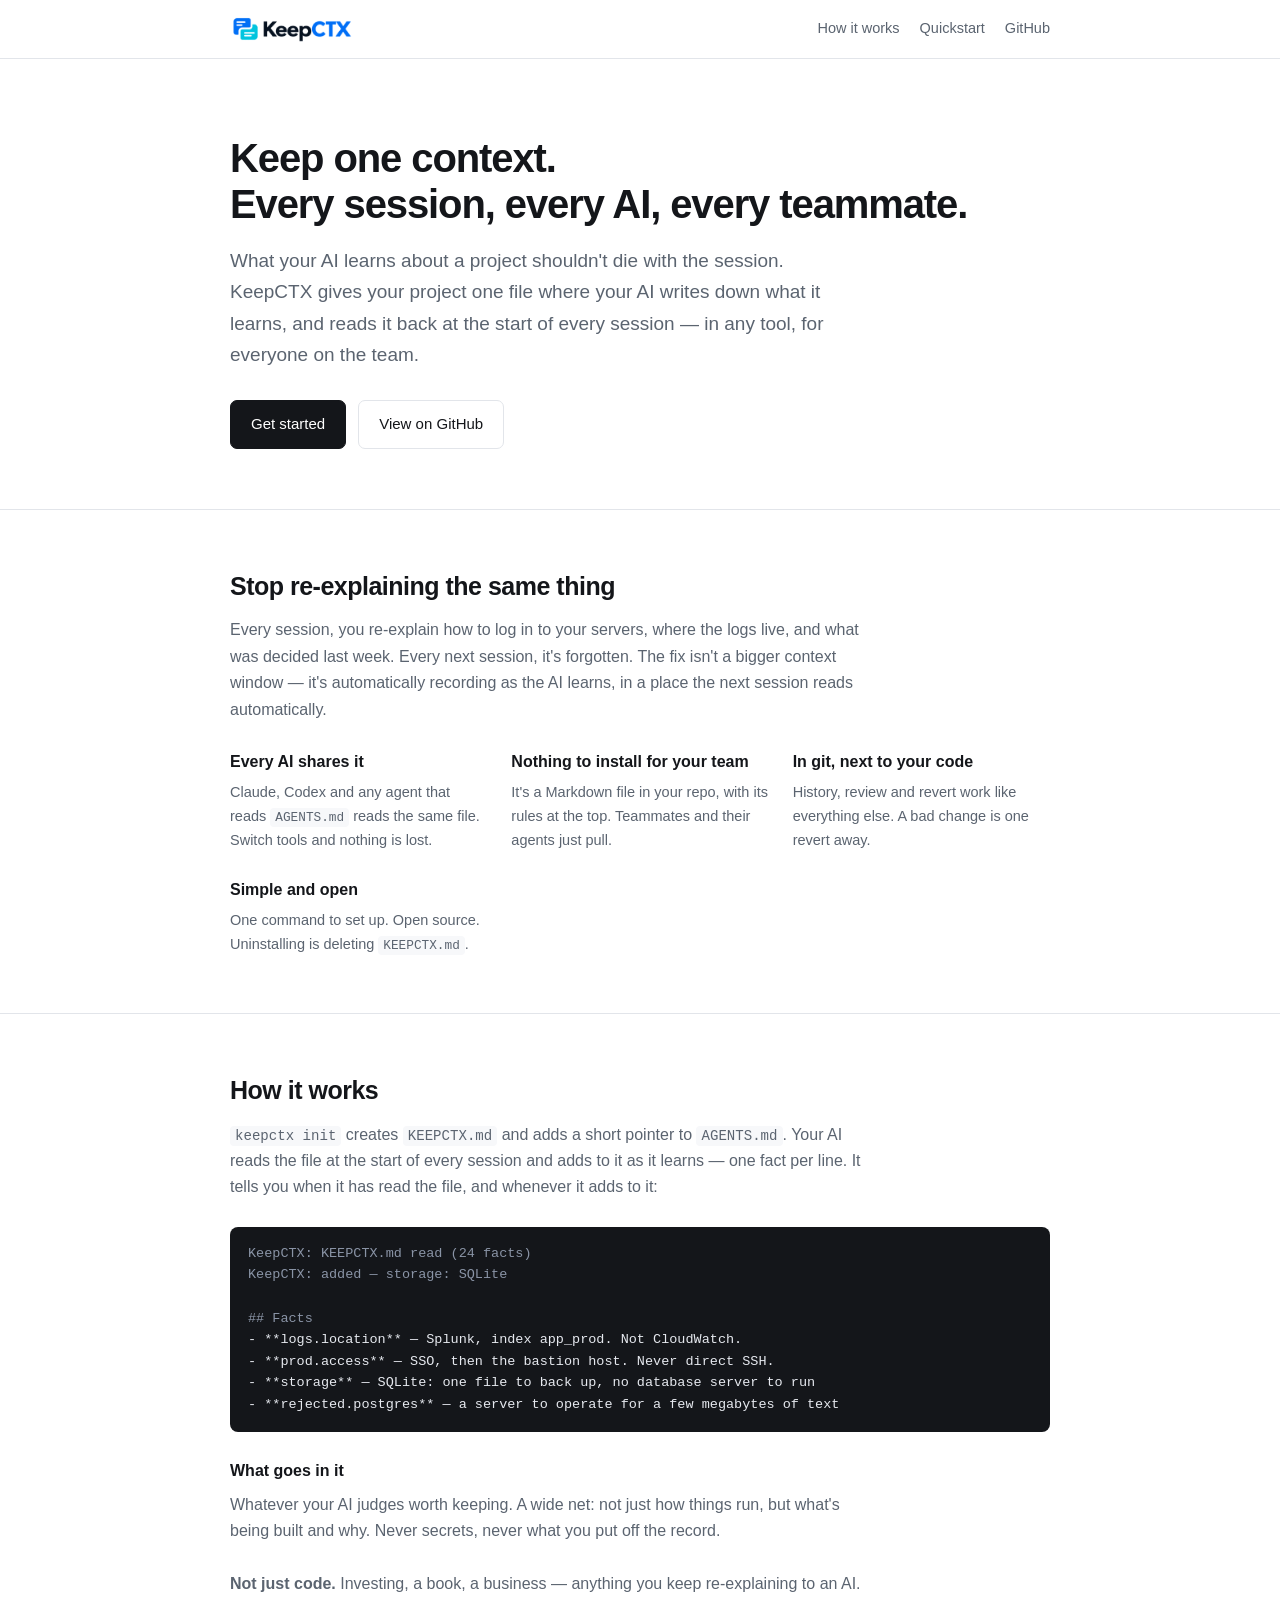
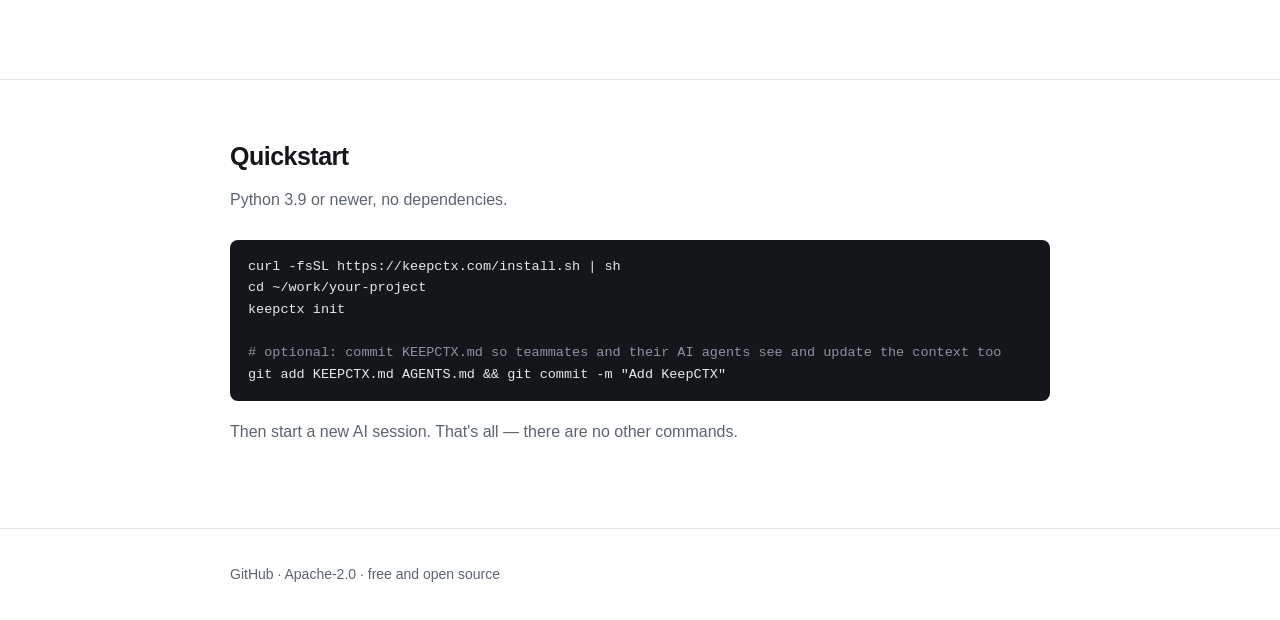
==== web/index.html @ 8ade0640 "Add the KeepCTX logo to the site header and README assets/logo.png is the full-size original; web/lo" ====
<!DOCTYPE html>
<html lang="en">
<head>
<meta charset="utf-8" />
<meta name="viewport" content="width=device-width,initial-scale=1" />
<title>KeepCTX — keep your AI context</title>
<meta name="description" content="Keep one context. Every session, every AI, every teammate. One file in your repo where your AI writes down what it learns and reads it back every session. Open source, nothing to install for your team." />
<link rel="stylesheet" href="style.css" />
</head>
<body>

<header><div class="wrap">
  <a class="logo" href="/"><img src="logo.png" alt="KeepCTX" width="123" height="30" /></a>
  <nav>
    <a href="#how">How it works</a>
    <a href="#quickstart">Quickstart</a>
    <a href="https://github.com/sentityco/keepctx">GitHub</a>
  </nav>
</div></header>

<div class="hero"><div class="wrap">
  <h1>Keep one context.<br />Every session, every AI, every teammate.</h1>
  <p class="lede">What your AI learns about a project shouldn't die with the session. KeepCTX
  gives your project one file where your AI writes down what it learns, and reads it back at the
  start of every session &mdash; in any tool, for everyone on the team.</p>
  <div class="cta">
    <a class="btn" href="#quickstart">Get started</a>
    <a class="btn ghost" href="https://github.com/sentityco/keepctx">View on GitHub</a>
  </div>
</div></div>

<section id="why"><div class="wrap">
  <h2>Stop re-explaining the same thing</h2>
  <p class="sub">Every session, you re-explain how to log in to your servers, where the logs
  live, and what was decided last week. Every next session, it's forgotten. The fix isn't a
  bigger context window &mdash; it's automatically recording as the AI learns, in a place the
  next session reads automatically.</p>

  <div class="grid">
    <div class="card">
      <h3>Every AI shares it</h3>
      <p>Claude, Codex and any agent that reads <code>AGENTS.md</code> reads the same file.
      Switch tools and nothing is lost.</p>
    </div>
    <div class="card">
      <h3>Nothing to install for your team</h3>
      <p>It's a Markdown file in your repo, with its rules at the top. Teammates and their
      agents just pull.</p>
    </div>
    <div class="card">
      <h3>In git, next to your code</h3>
      <p>History, review and revert work like everything else. A bad change is one revert
      away.</p>
    </div>
    <div class="card">
      <h3>Simple and open</h3>
      <p>One command to set up. Open source. Uninstalling is deleting <code>KEEPCTX.md</code>.</p>
    </div>
  </div>
</div></section>

<section id="how"><div class="wrap">
  <h2>How it works</h2>
  <p class="sub"><code>keepctx init</code> creates <code>KEEPCTX.md</code> and adds a short
  pointer to <code>AGENTS.md</code>. Your AI reads the file at the start of every session and
  adds to it as it learns &mdash; one fact per line. It tells you when it has read the
  file, and whenever it adds to it:</p>

<pre><code><span class="c">KeepCTX: KEEPCTX.md read (24 facts)</span>
<span class="c">KeepCTX: added — storage: SQLite</span>

<span class="c">## Facts</span>
- **logs.location** — Splunk, index app_prod. Not CloudWatch.
- **prod.access** — SSO, then the bastion host. Never direct SSH.
- **storage** — SQLite: one file to back up, no database server to run
- **rejected.postgres** — a server to operate for a few megabytes of text</code></pre>

  <h3>What goes in it</h3>
  <p class="sub">Whatever your AI judges worth keeping. A wide net: not just how things run,
  but what's being built and why. Never secrets, never what you put off the record.</p>
  <p class="sub" style="margin-top:22px"><strong>Not just code.</strong> Investing, a book, a
  business &mdash; anything you keep re-explaining to an AI.</p>
</div></section>

<section id="quickstart"><div class="wrap">
  <h2>Quickstart</h2>
  <p class="sub">Python 3.9 or newer, no dependencies.</p>
<pre><code>curl -fsSL https://keepctx.com/install.sh | sh
cd ~/work/your-project
keepctx init

<span class="c"># optional: commit KEEPCTX.md so teammates and their AI agents see and update the context too</span>
git add KEEPCTX.md AGENTS.md && git commit -m "Add KeepCTX"</code></pre>
  <p class="sub" style="margin-top:18px">Then start a new AI session. That's all &mdash; there
  are no other commands.</p>
</div></section>

<footer><div class="wrap">
  <a href="https://github.com/sentityco/keepctx">GitHub</a> ·
  Apache-2.0 · free and open source
</div></footer>
</body>
</html>
---- web/style.css ----
:root{--ink:#14161a;--dim:#5b6470;--line:#e2e5ea;--bg:#fff;--soft:#f7f8fa;
--acc:#1f6feb;--ok:#1a7f4b;--warn:#8a5a00;--mono:ui-monospace,SFMono-Regular,"SF Mono",Menlo,monospace}
*{box-sizing:border-box}
html{-webkit-text-size-adjust:100%}
body{margin:0;background:var(--bg);color:var(--ink);
font:16px/1.65 -apple-system,BlinkMacSystemFont,"Segoe UI",Helvetica,Arial,sans-serif}
.wrap{max-width:860px;margin:0 auto;padding:0 20px}
a{color:var(--acc);text-decoration:none}
a:hover{text-decoration:underline}
code,pre{font-family:var(--mono)}
code{background:var(--soft);padding:2px 5px;border-radius:4px;font-size:.88em}
pre{background:#14161a;color:#e6e9ef;padding:16px 18px;border-radius:8px;
overflow-x:auto;font-size:13.5px;line-height:1.6}
pre code{background:none;padding:0;color:inherit;font-size:inherit}
pre .c{color:#8a94a6}

header{border-bottom:1px solid var(--line);position:sticky;top:0;background:#fffe;backdrop-filter:blur(6px);z-index:10}
header .wrap{display:flex;align-items:center;gap:22px;height:58px}
.logo{font-family:var(--mono);font-weight:700;font-size:18px;color:var(--ink);letter-spacing:-.5px}
.logo:hover{text-decoration:none}
.logo img{display:block;height:30px;width:auto}
header nav{margin-left:auto;display:flex;gap:20px;font-size:14.5px}
header nav a{color:var(--dim)}
header nav a:hover{color:var(--ink);text-decoration:none}

.hero{padding:76px 0 60px;border-bottom:1px solid var(--line)}
h1{font-size:40px;line-height:1.15;letter-spacing:-1.1px;margin:0 0 18px;font-weight:700}
.lede{font-size:19px;color:var(--dim);margin:0 0 30px;max-width:620px}
.cta{display:flex;gap:12px;flex-wrap:wrap;align-items:center}
.btn{display:inline-block;background:var(--ink);color:#fff;padding:11px 20px;
border-radius:7px;font-size:15px;font-weight:500;border:1px solid var(--ink);cursor:pointer}
.btn:hover{text-decoration:none;opacity:.88}
.btn.ghost{background:none;color:var(--ink);border-color:var(--line)}

section{padding:56px 0;border-bottom:1px solid var(--line)}
h2{font-size:25px;letter-spacing:-.5px;margin:0 0 10px}
h3{font-size:16px;margin:26px 0 8px}
.sub{color:var(--dim);margin:0 0 26px;max-width:640px}
.grid{display:grid;grid-template-columns:repeat(auto-fit,minmax(240px,1fr));gap:24px}
.card h3{margin:0 0 6px;font-size:16px}
.card p{margin:0;color:var(--dim);font-size:14.5px}
footer{padding:34px 0;color:var(--dim);font-size:14px}
footer a{color:var(--dim)}
@media(max-width:620px){h1{font-size:31px}.hero{padding:52px 0 44px}header nav a:nth-child(-n+2){display:none}}
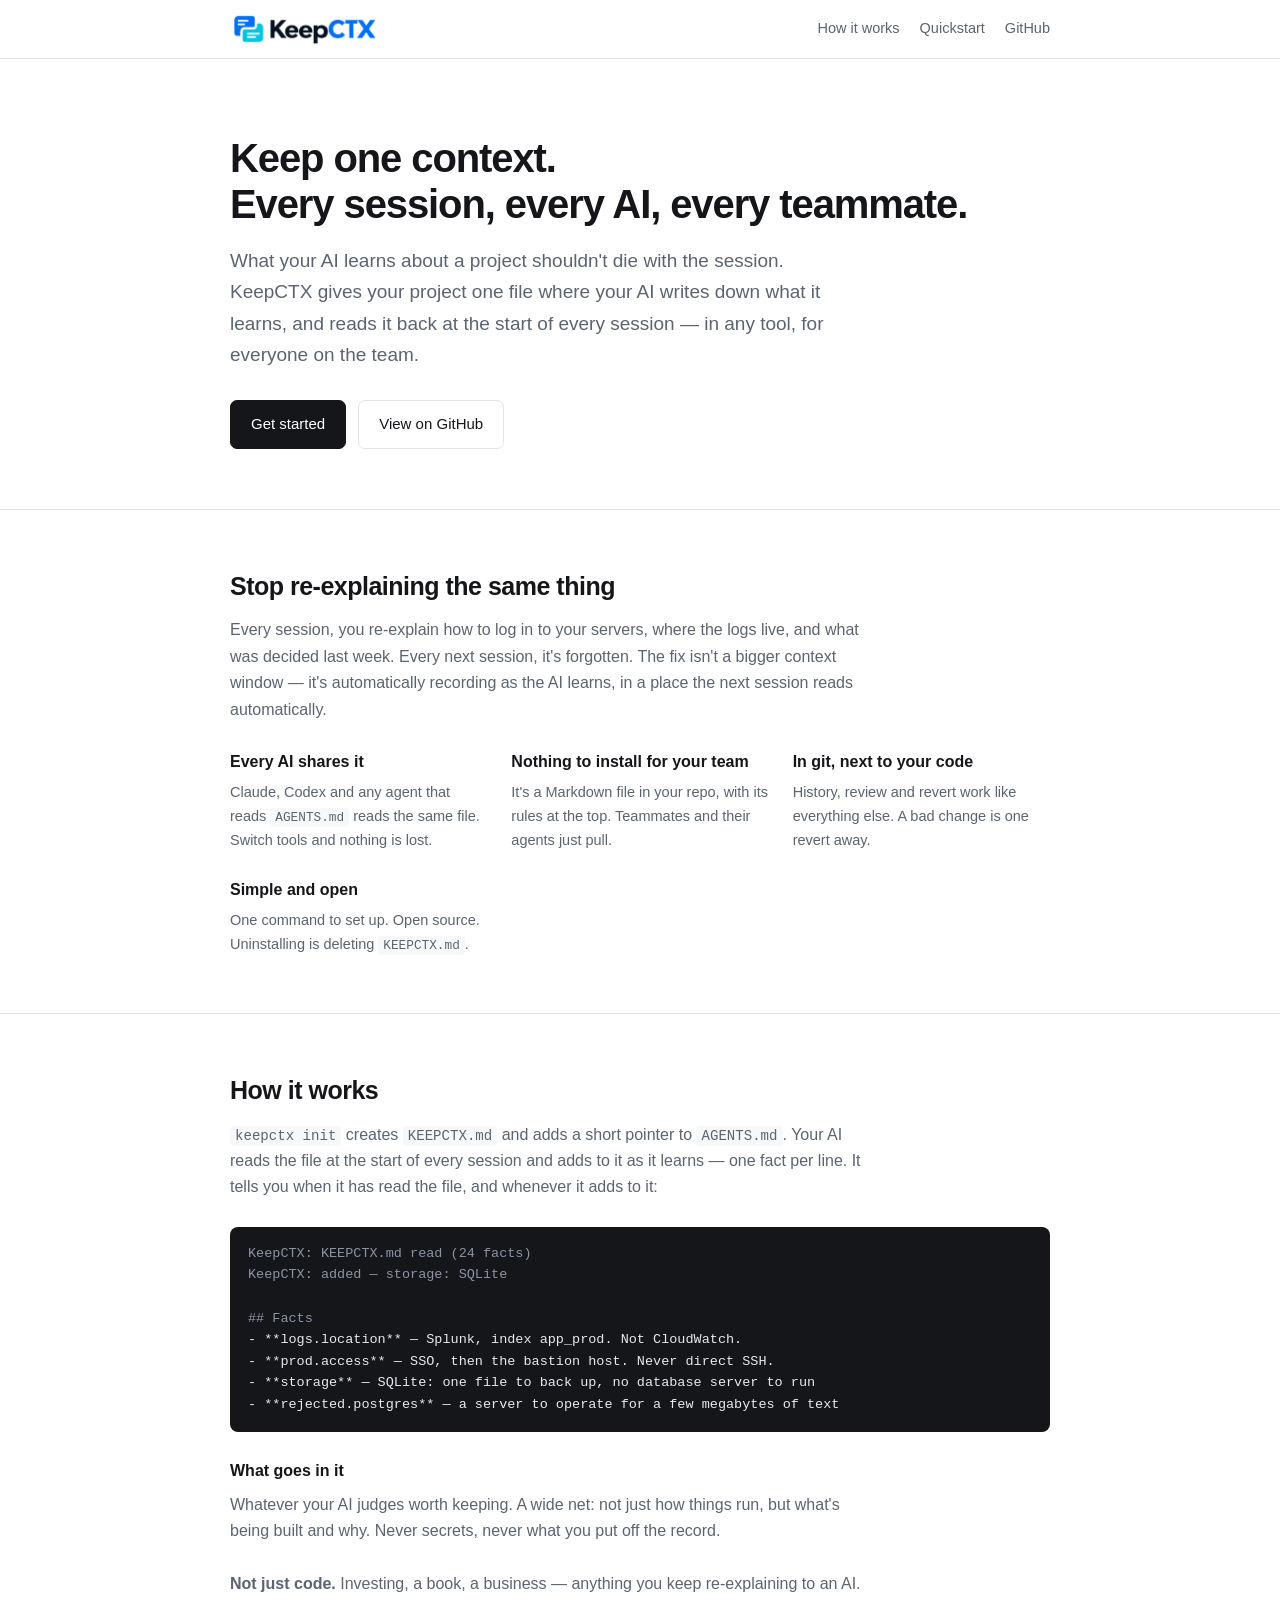
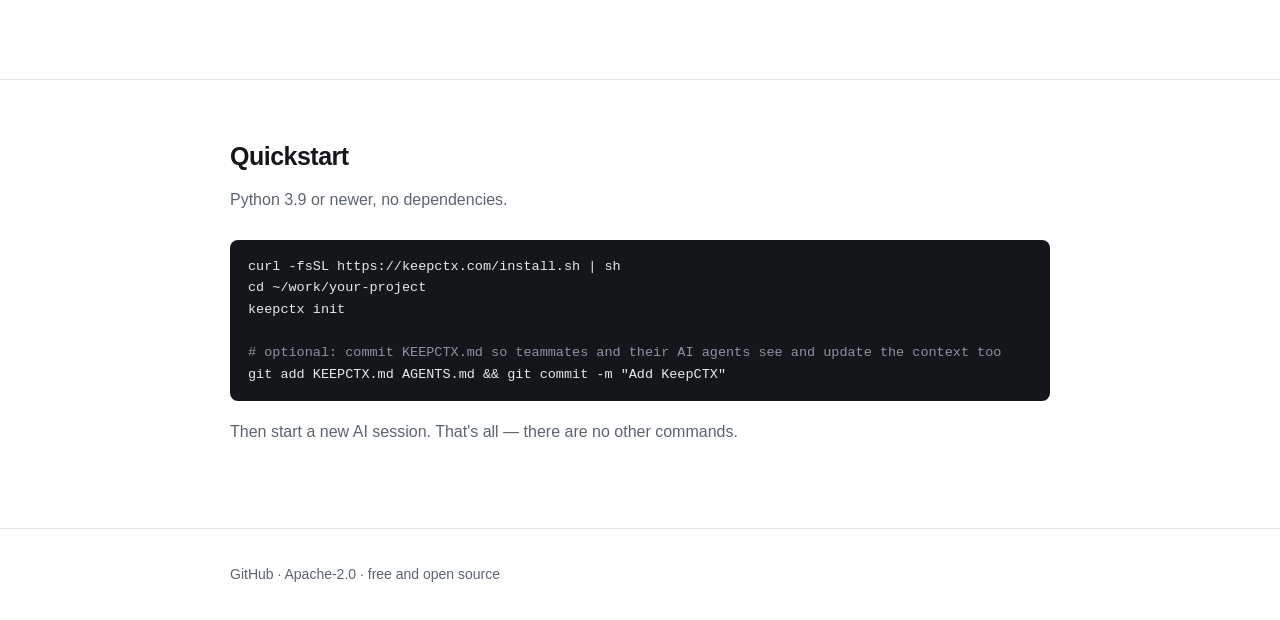
==== commit f387ab67: "Header logo: 30px -> 36px tall Co-Authored-By: Claude Opus 5.5 <noreply@anthropic.com>" ====
--- a/web/index.html
+++ b/web/index.html
@@ -10,7 +10,7 @@
 <body>
 
 <header><div class="wrap">
-  <a class="logo" href="/"><img src="logo.png" alt="KeepCTX" width="123" height="30" /></a>
+  <a class="logo" href="/"><img src="logo.png" alt="KeepCTX" width="148" height="36" /></a>
   <nav>
     <a href="#how">How it works</a>
     <a href="#quickstart">Quickstart</a>
--- a/web/style.css
+++ b/web/style.css
@@ -18,7 +18,7 @@
 header .wrap{display:flex;align-items:center;gap:22px;height:58px}
 .logo{font-family:var(--mono);font-weight:700;font-size:18px;color:var(--ink);letter-spacing:-.5px}
 .logo:hover{text-decoration:none}
-.logo img{display:block;height:30px;width:auto}
+.logo img{display:block;height:36px;width:auto}
 header nav{margin-left:auto;display:flex;gap:20px;font-size:14.5px}
 header nav a{color:var(--dim)}
 header nav a:hover{color:var(--ink);text-decoration:none}
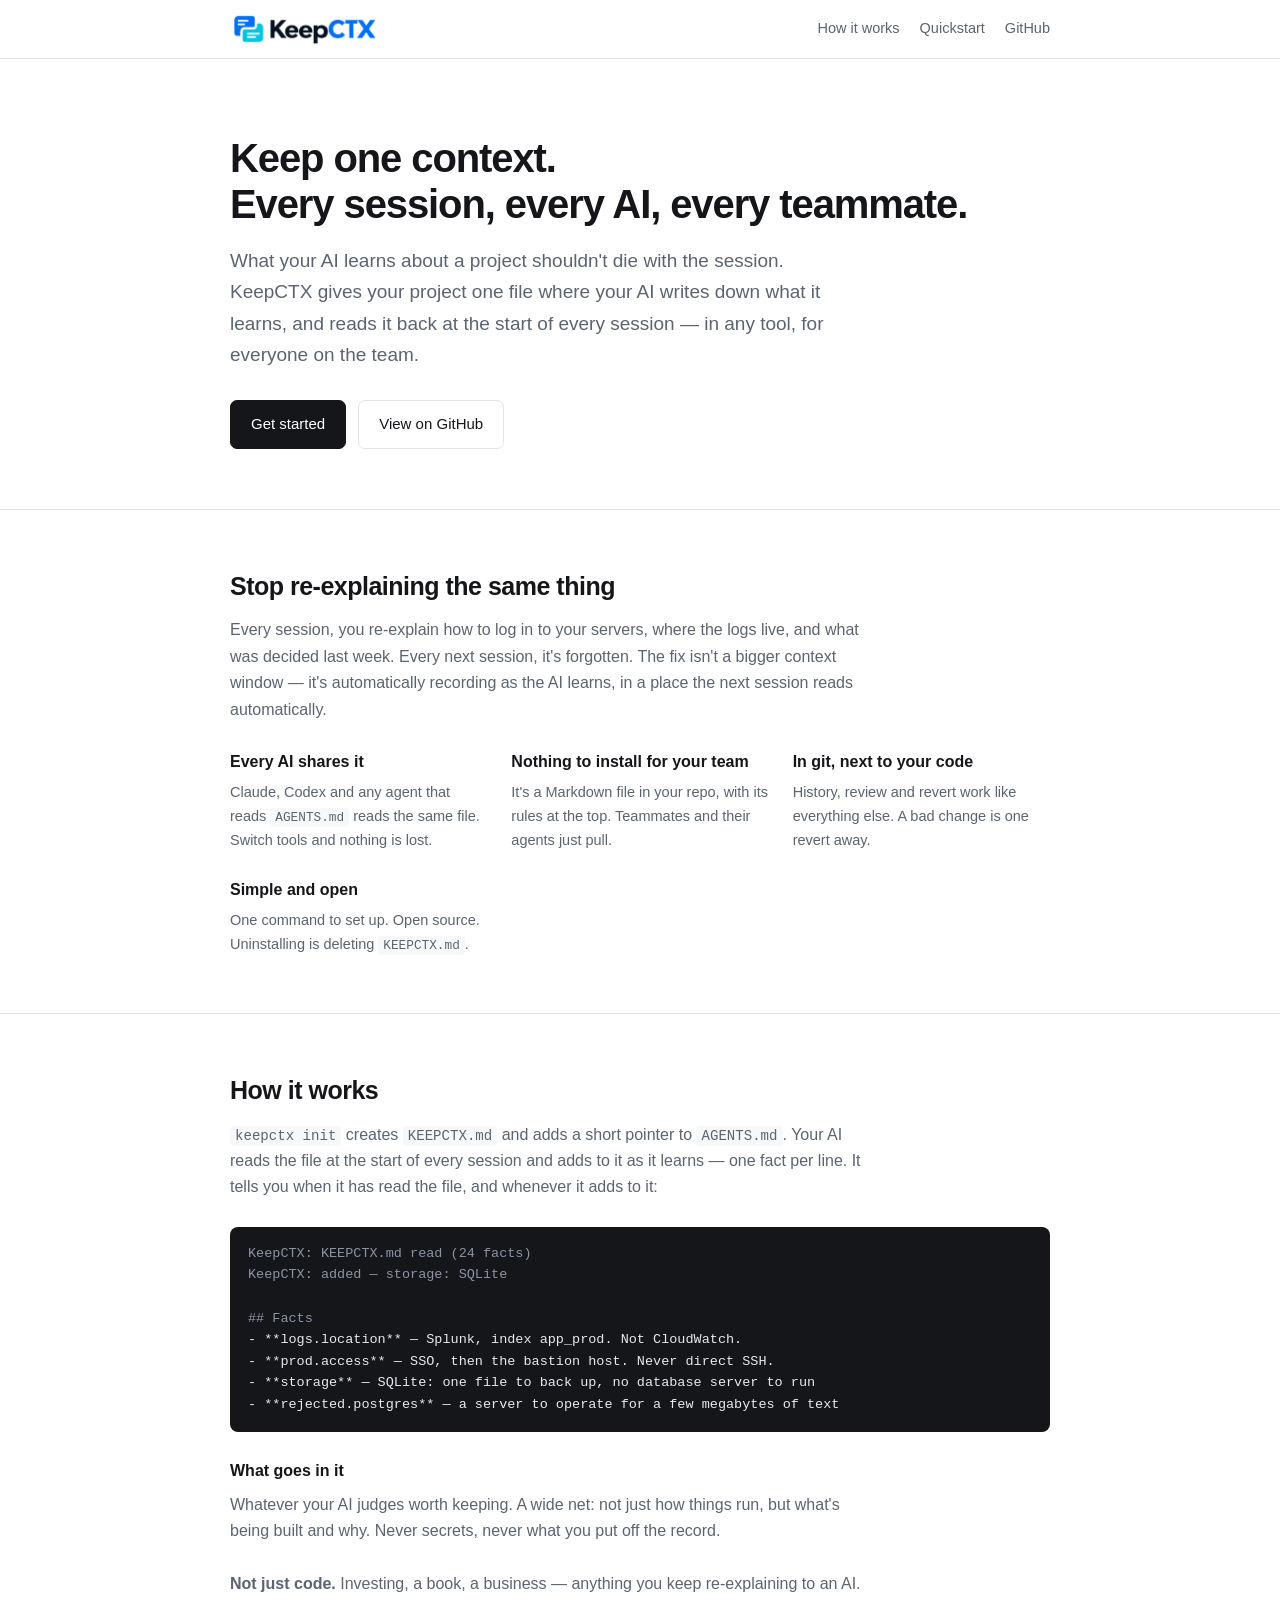
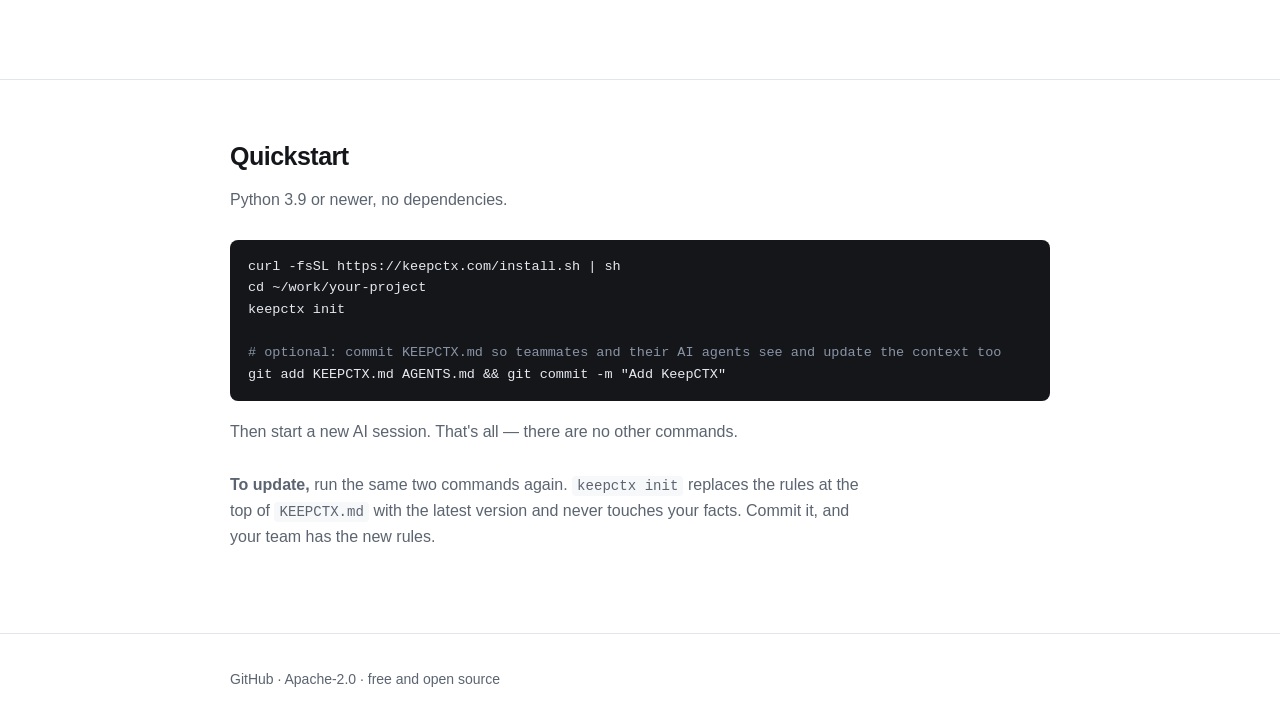
==== commit f8c66b75: "keepctx init updates the rules in an existing KEEPCTX.md (0.10.0) Re-running init now replaces every" ====
--- a/web/index.html
+++ b/web/index.html
@@ -93,6 +93,9 @@
 git add KEEPCTX.md AGENTS.md && git commit -m "Add KeepCTX"</code></pre>
   <p class="sub" style="margin-top:18px">Then start a new AI session. That's all &mdash; there
   are no other commands.</p>
+  <p class="sub" style="margin-top:18px"><strong>To update,</strong> run the same two commands
+  again. <code>keepctx init</code> replaces the rules at the top of <code>KEEPCTX.md</code> with
+  the latest version and never touches your facts. Commit it, and your team has the new rules.</p>
 </div></section>
 
 <footer><div class="wrap">
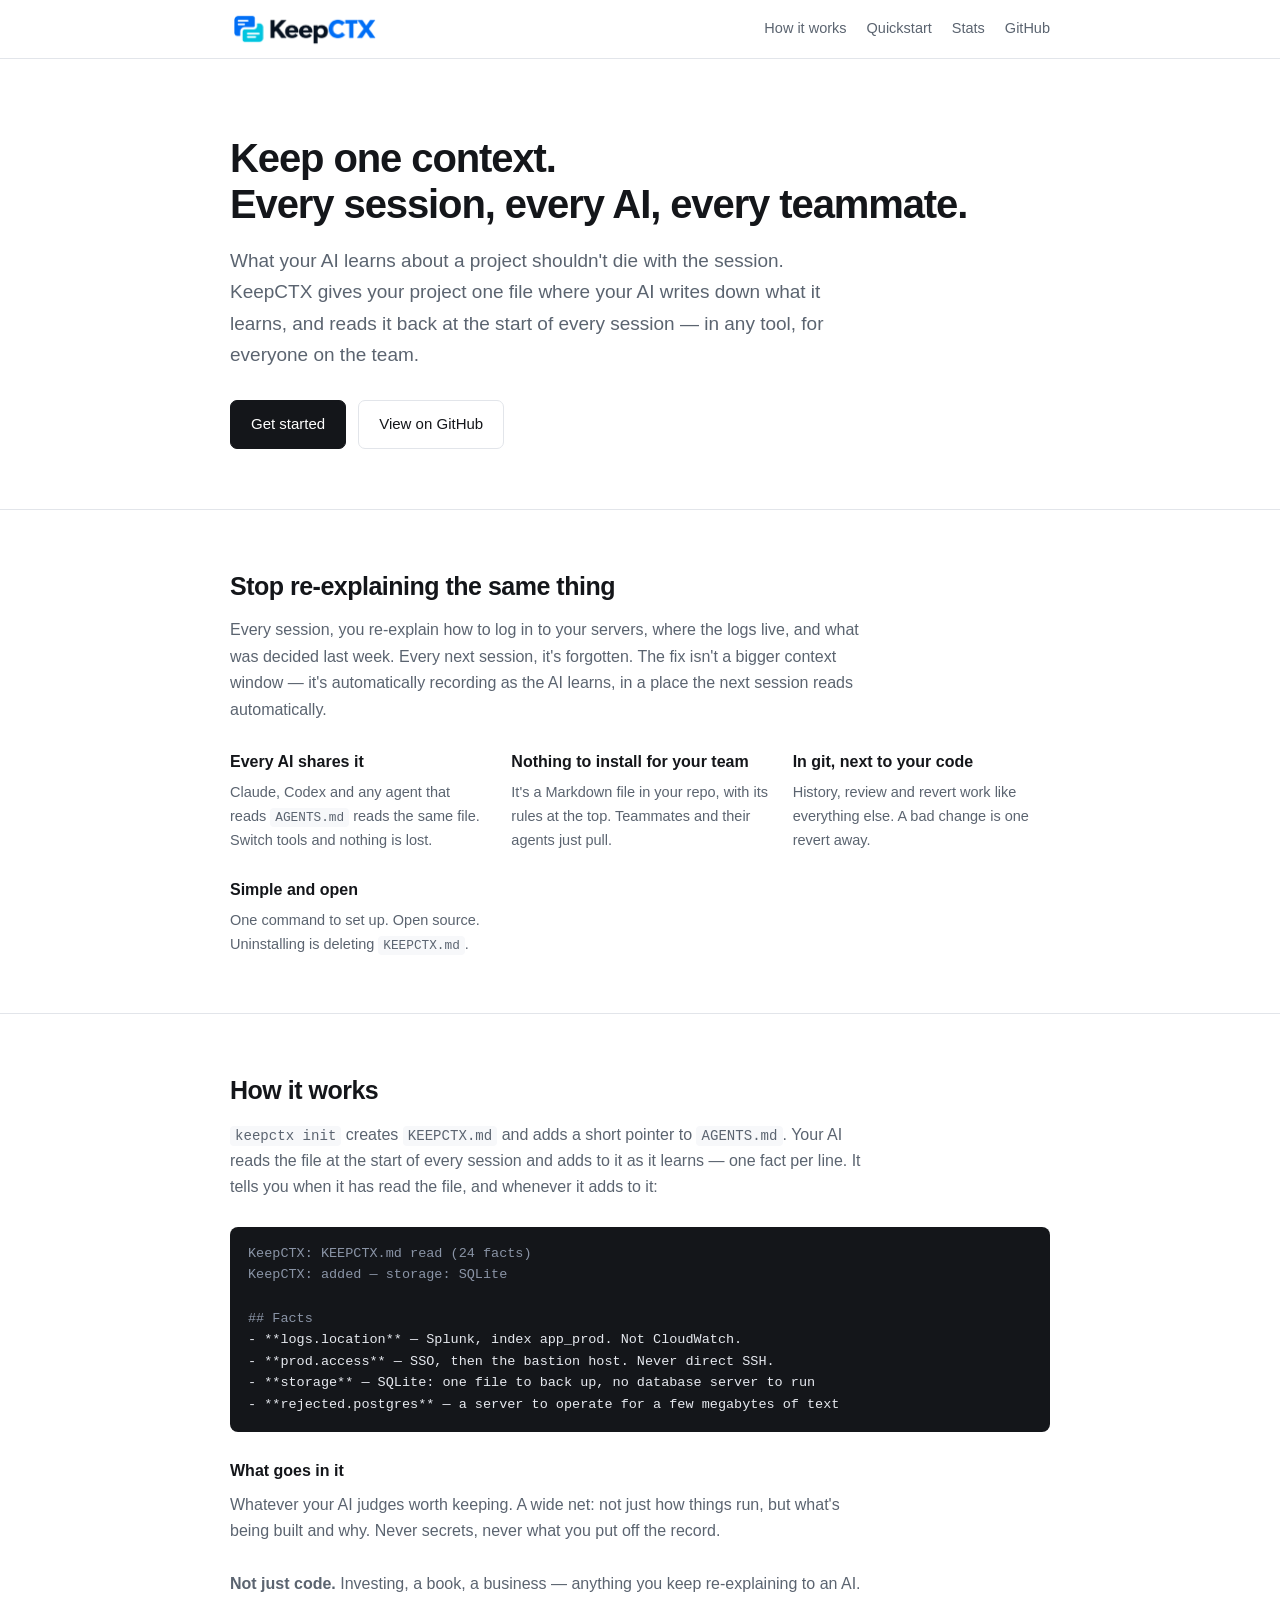
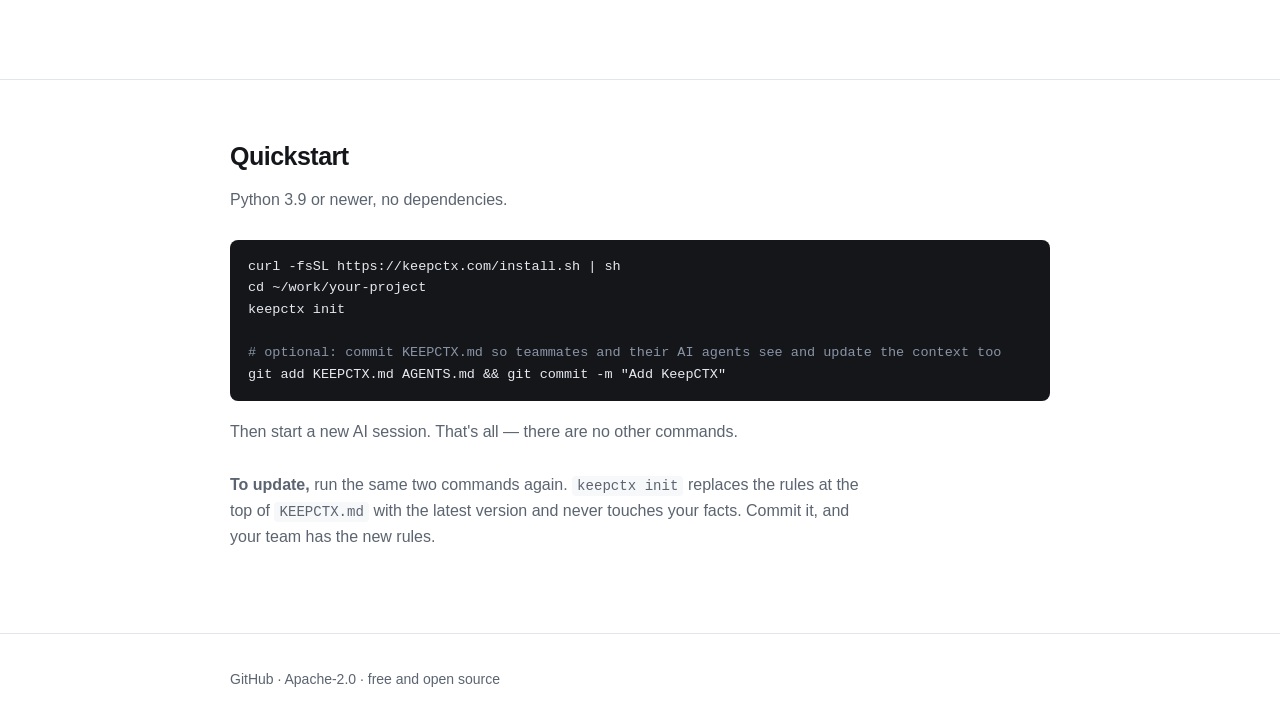
==== commit 1adc9b73: "Download stats page at keepctx.com/stats.html An hourly Lambda (stats/lambda_function.py) reads keep" ====
--- a/web/index.html
+++ b/web/index.html
@@ -14,6 +14,7 @@
   <nav>
     <a href="#how">How it works</a>
     <a href="#quickstart">Quickstart</a>
+    <a href="stats.html">Stats</a>
     <a href="https://github.com/sentityco/keepctx">GitHub</a>
   </nav>
 </div></header>
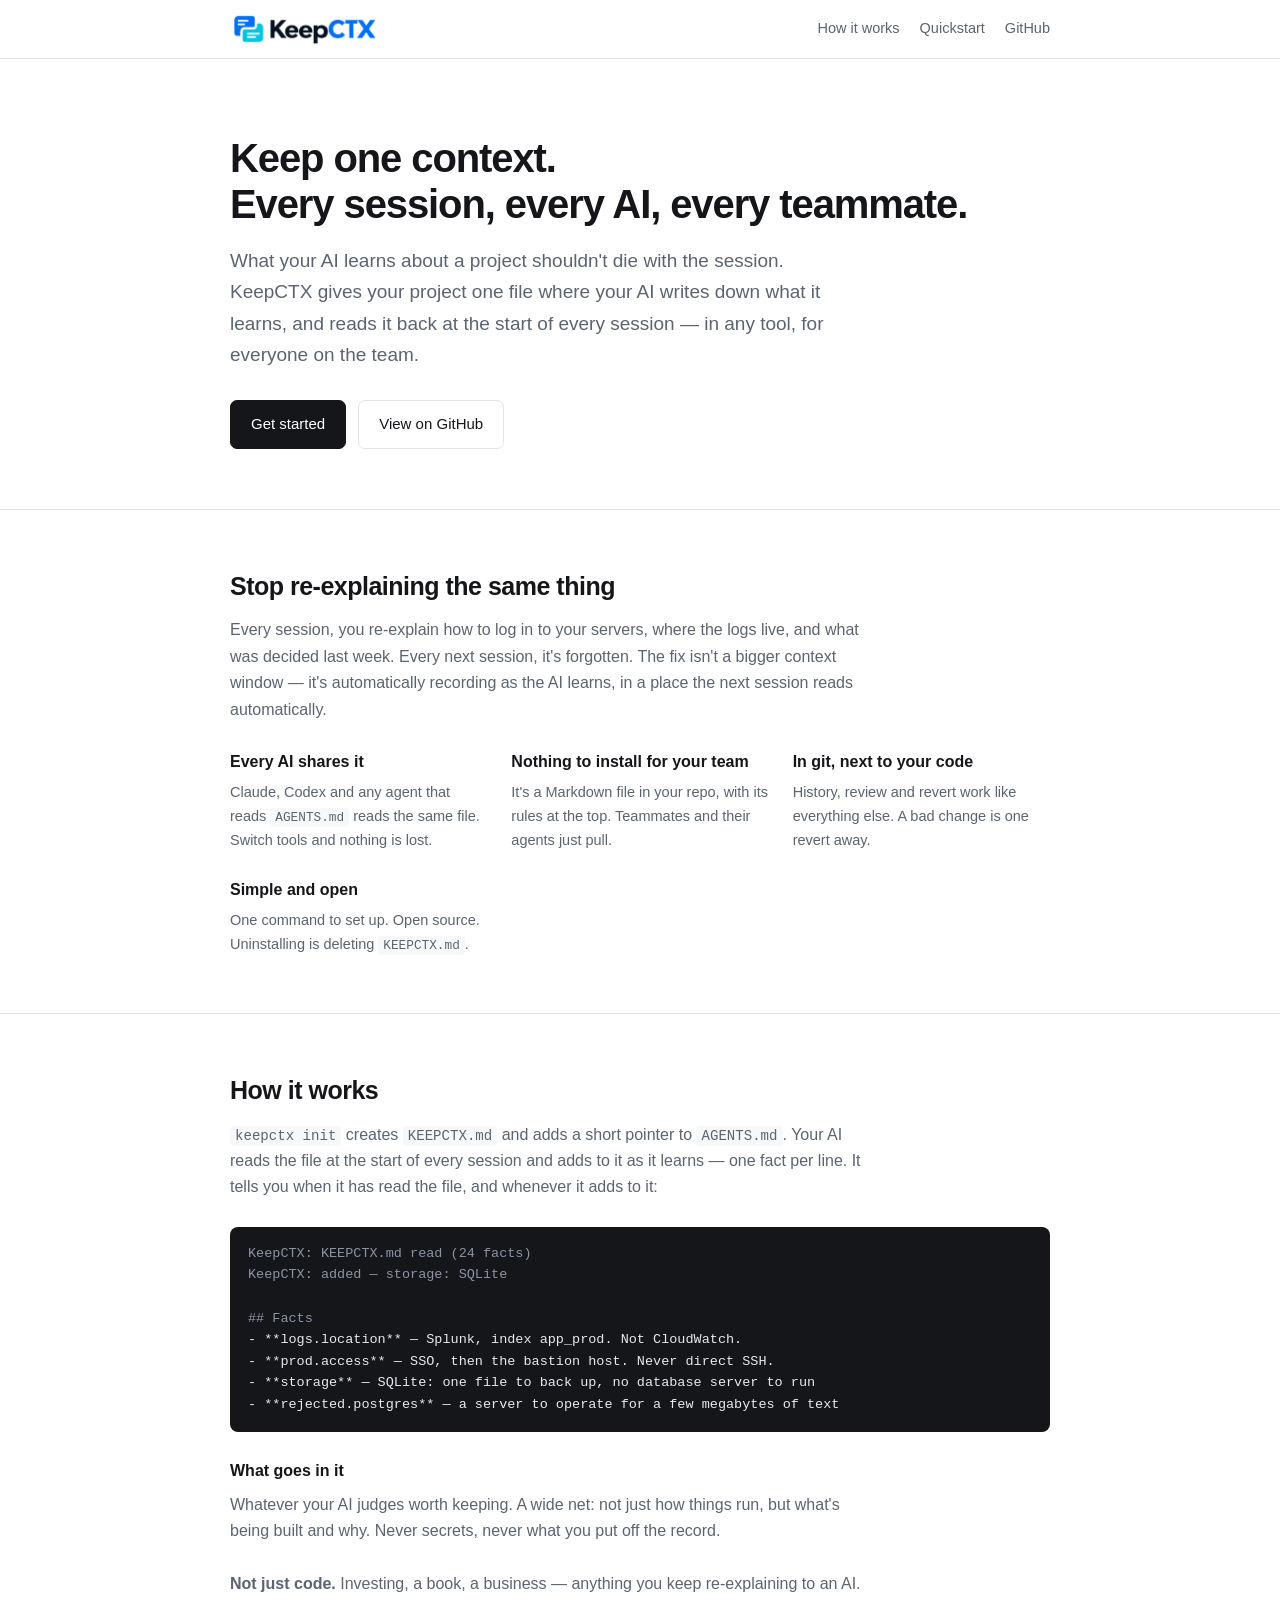
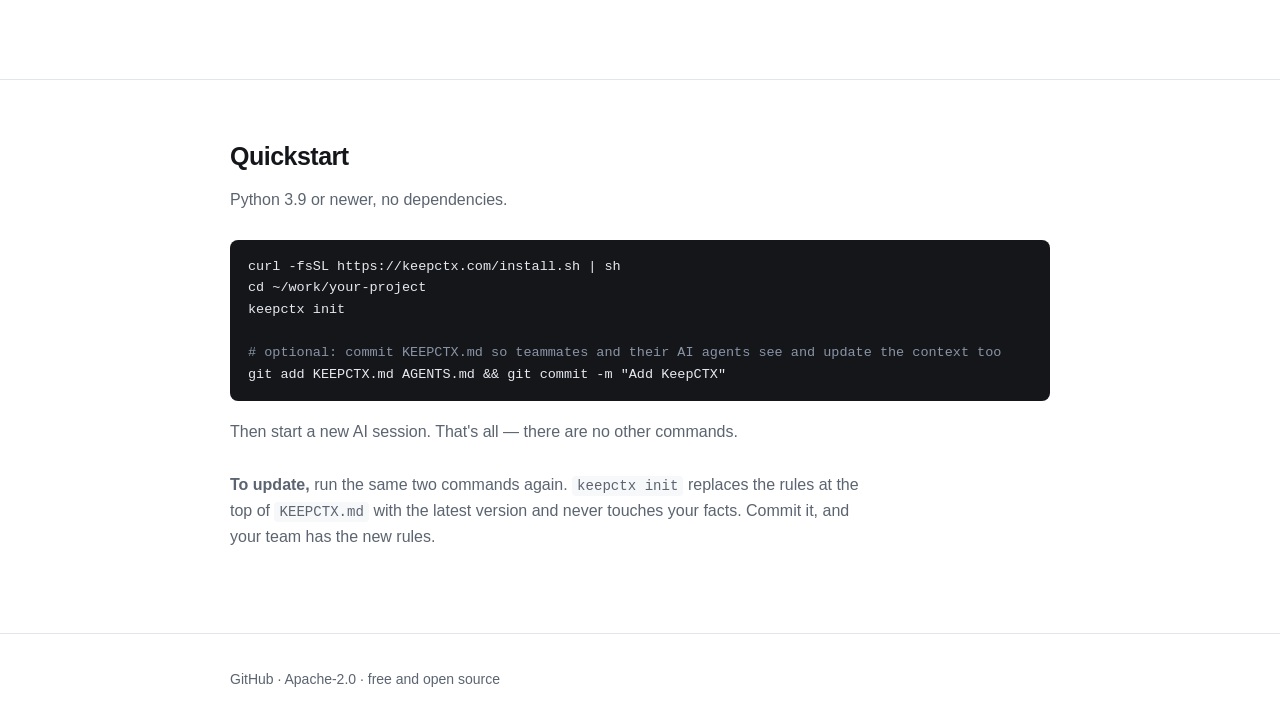
==== commit d4b565ac: "Unlink the stats page; add noindex and an extensionless /stats copy Co-Authored-By: Claude Opus 5.5 " ====
--- a/web/index.html
+++ b/web/index.html
@@ -14,7 +14,6 @@
   <nav>
     <a href="#how">How it works</a>
     <a href="#quickstart">Quickstart</a>
-    <a href="stats.html">Stats</a>
     <a href="https://github.com/sentityco/keepctx">GitHub</a>
   </nav>
 </div></header>
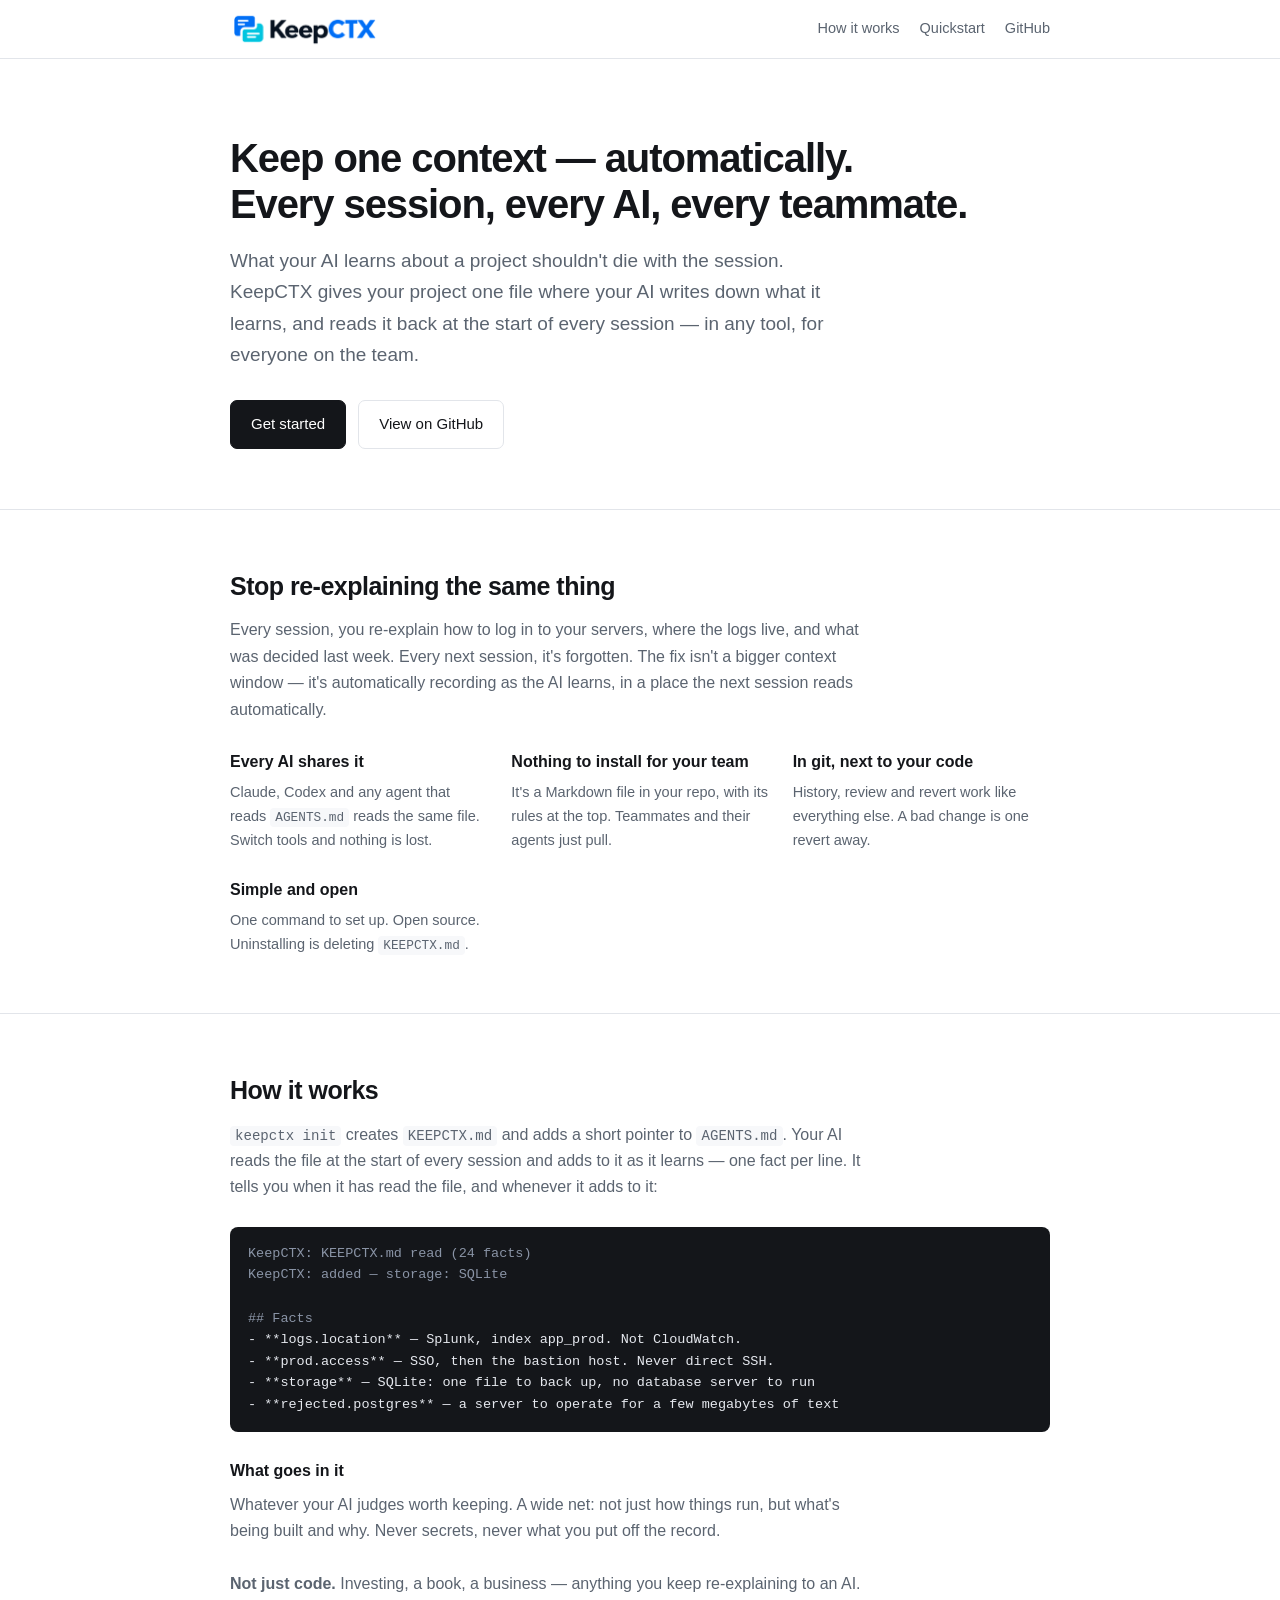
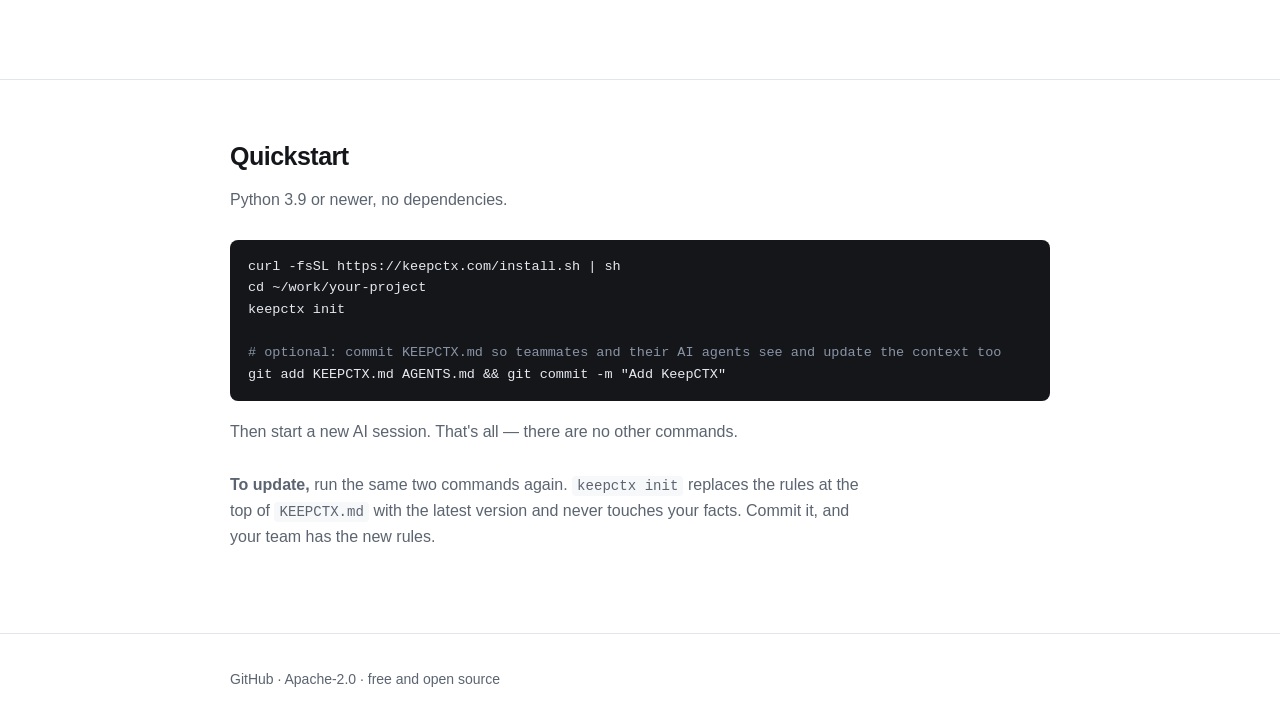
==== commit 466a9dc6: "Site: tagline now says automatically Co-Authored-By: Claude Opus 5.5 <noreply@anthropic.com>" ====
--- a/web/index.html
+++ b/web/index.html
@@ -4,7 +4,7 @@
 <meta charset="utf-8" />
 <meta name="viewport" content="width=device-width,initial-scale=1" />
 <title>KeepCTX — keep your AI context</title>
-<meta name="description" content="Keep one context. Every session, every AI, every teammate. One file in your repo where your AI writes down what it learns and reads it back every session. Open source, nothing to install for your team." />
+<meta name="description" content="Keep one context — automatically. Every session, every AI, every teammate. One file in your repo where your AI writes down what it learns and reads it back every session. Open source, nothing to install for your team." />
 <link rel="stylesheet" href="style.css" />
 </head>
 <body>
@@ -19,7 +19,7 @@
 </div></header>
 
 <div class="hero"><div class="wrap">
-  <h1>Keep one context.<br />Every session, every AI, every teammate.</h1>
+  <h1>Keep one context &mdash; automatically.<br />Every session, every AI, every teammate.</h1>
   <p class="lede">What your AI learns about a project shouldn't die with the session. KeepCTX
   gives your project one file where your AI writes down what it learns, and reads it back at the
   start of every session &mdash; in any tool, for everyone on the team.</p>
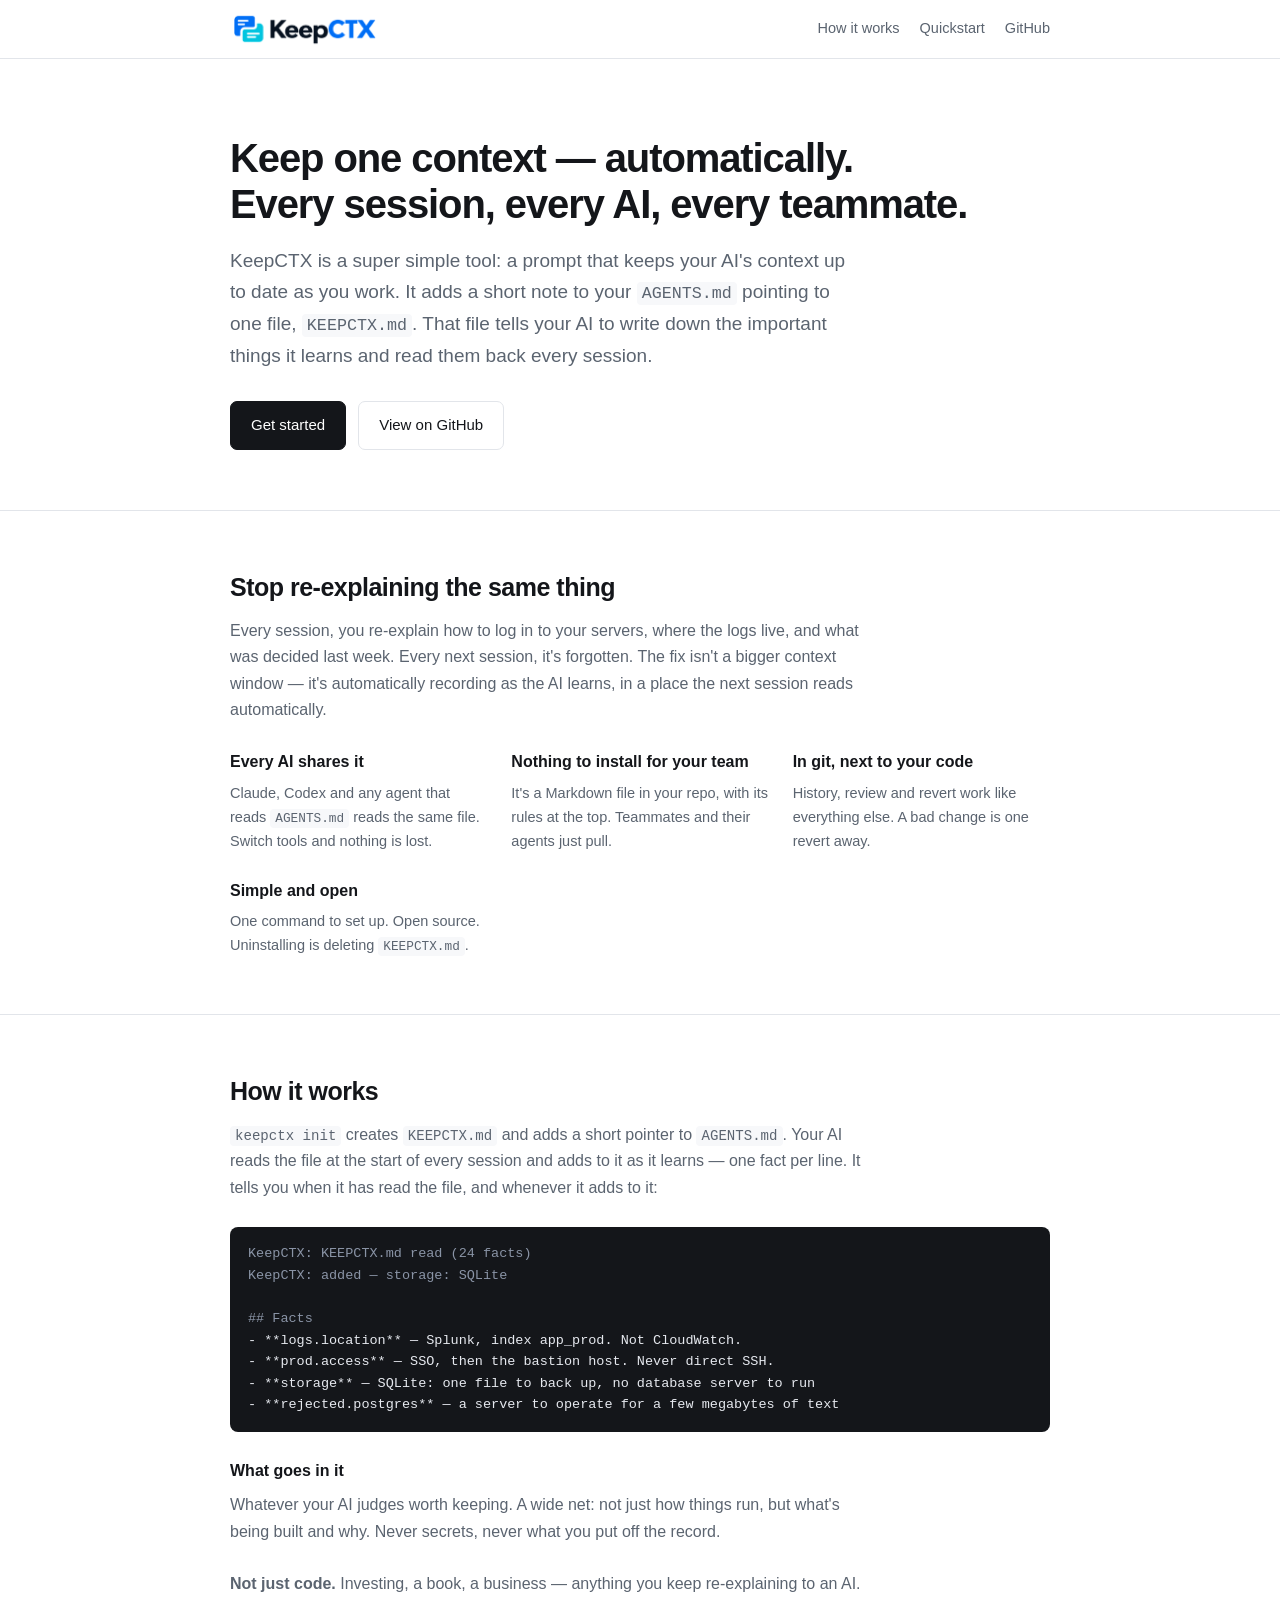
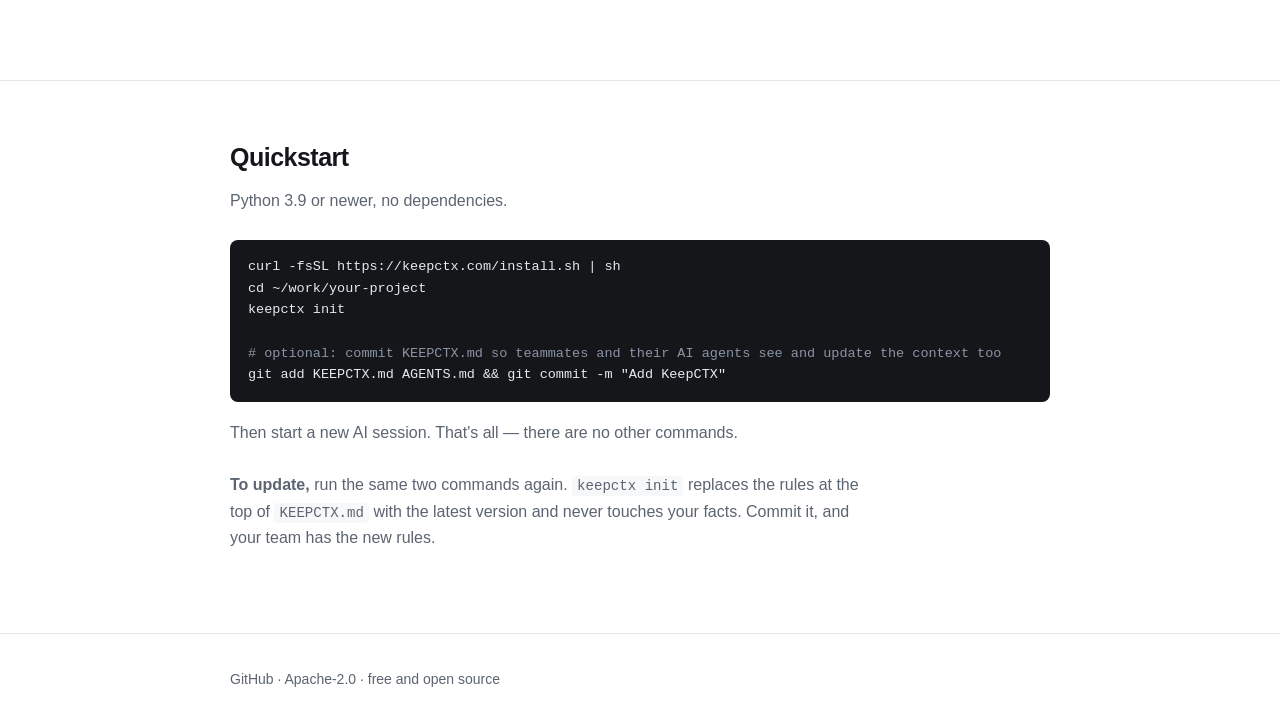
==== commit be5a966f: "Site: simpler explanation of what KeepCTX is Co-Authored-By: Claude Opus 5.5 <noreply@anthropic.com>" ====
--- a/web/index.html
+++ b/web/index.html
@@ -4,7 +4,7 @@
 <meta charset="utf-8" />
 <meta name="viewport" content="width=device-width,initial-scale=1" />
 <title>KeepCTX — keep your AI context</title>
-<meta name="description" content="Keep one context — automatically. Every session, every AI, every teammate. One file in your repo where your AI writes down what it learns and reads it back every session. Open source, nothing to install for your team." />
+<meta name="description" content="Keep one context — automatically. Every session, every AI, every teammate. A super simple tool: a prompt that keeps your AI's context up to date as you work. Open source, nothing to install for your team." />
 <link rel="stylesheet" href="style.css" />
 </head>
 <body>
@@ -20,9 +20,10 @@
 
 <div class="hero"><div class="wrap">
   <h1>Keep one context &mdash; automatically.<br />Every session, every AI, every teammate.</h1>
-  <p class="lede">What your AI learns about a project shouldn't die with the session. KeepCTX
-  gives your project one file where your AI writes down what it learns, and reads it back at the
-  start of every session &mdash; in any tool, for everyone on the team.</p>
+  <p class="lede">KeepCTX is a super simple tool: a prompt that keeps your AI's context up to
+  date as you work. It adds a short note to your <code>AGENTS.md</code> pointing to one file,
+  <code>KEEPCTX.md</code>. That file tells your AI to write down the important things it learns
+  and read them back every session.</p>
   <div class="cta">
     <a class="btn" href="#quickstart">Get started</a>
     <a class="btn ghost" href="https://github.com/sentityco/keepctx">View on GitHub</a>
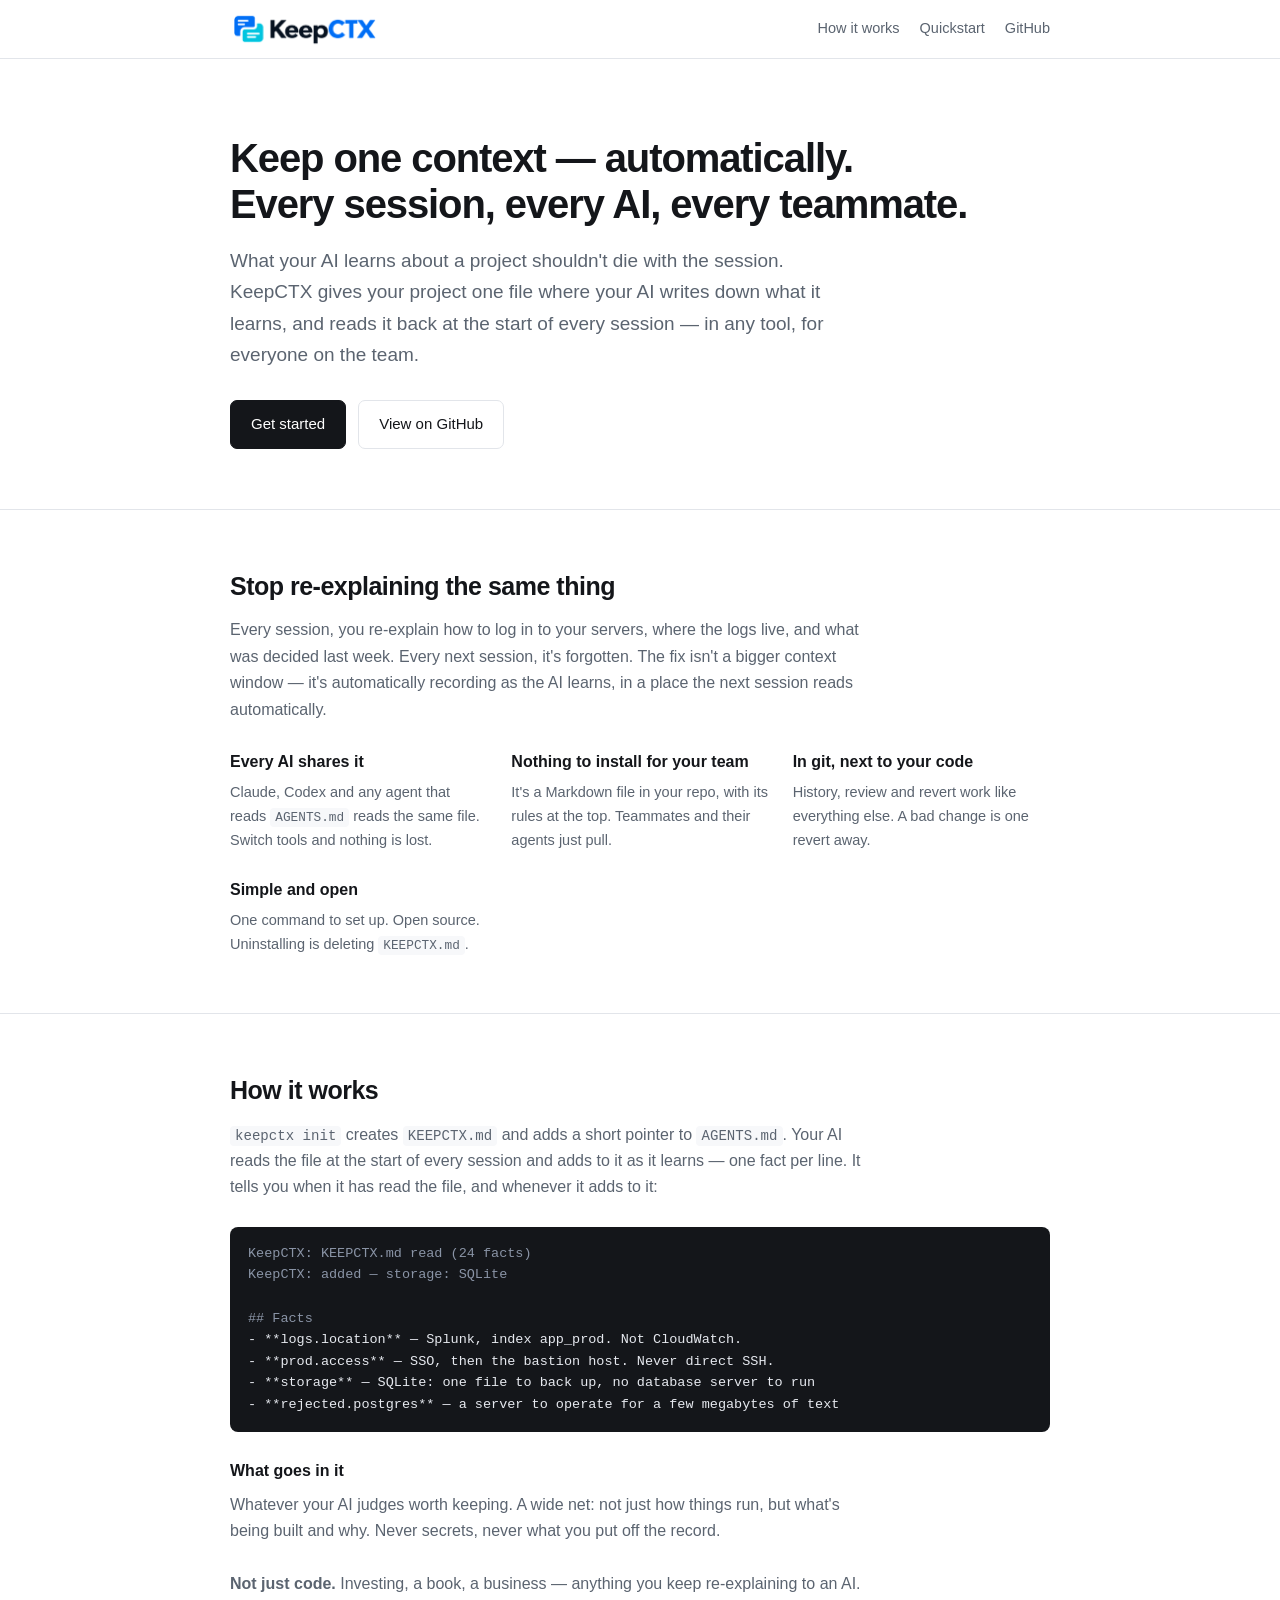
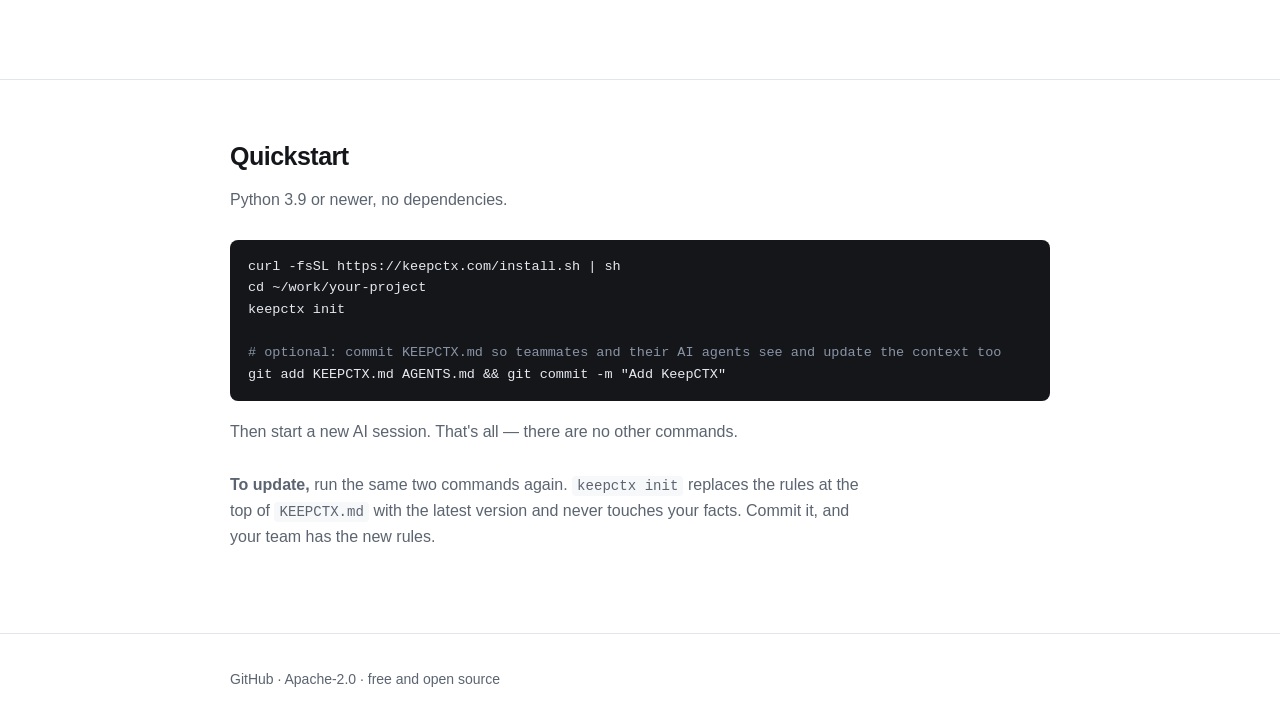
==== commit 1203753f: "Site: back to the earlier explanation of KeepCTX Co-Authored-By: Claude Opus 5.5 <noreply@anthropic." ====
--- a/web/index.html
+++ b/web/index.html
@@ -4,7 +4,7 @@
 <meta charset="utf-8" />
 <meta name="viewport" content="width=device-width,initial-scale=1" />
 <title>KeepCTX — keep your AI context</title>
-<meta name="description" content="Keep one context — automatically. Every session, every AI, every teammate. A super simple tool: a prompt that keeps your AI's context up to date as you work. Open source, nothing to install for your team." />
+<meta name="description" content="Keep one context — automatically. Every session, every AI, every teammate. One file in your repo where your AI writes down what it learns and reads it back every session. Open source, nothing to install for your team." />
 <link rel="stylesheet" href="style.css" />
 </head>
 <body>
@@ -20,10 +20,9 @@
 
 <div class="hero"><div class="wrap">
   <h1>Keep one context &mdash; automatically.<br />Every session, every AI, every teammate.</h1>
-  <p class="lede">KeepCTX is a super simple tool: a prompt that keeps your AI's context up to
-  date as you work. It adds a short note to your <code>AGENTS.md</code> pointing to one file,
-  <code>KEEPCTX.md</code>. That file tells your AI to write down the important things it learns
-  and read them back every session.</p>
+  <p class="lede">What your AI learns about a project shouldn't die with the session. KeepCTX
+  gives your project one file where your AI writes down what it learns, and reads it back at the
+  start of every session &mdash; in any tool, for everyone on the team.</p>
   <div class="cta">
     <a class="btn" href="#quickstart">Get started</a>
     <a class="btn ghost" href="https://github.com/sentityco/keepctx">View on GitHub</a>
